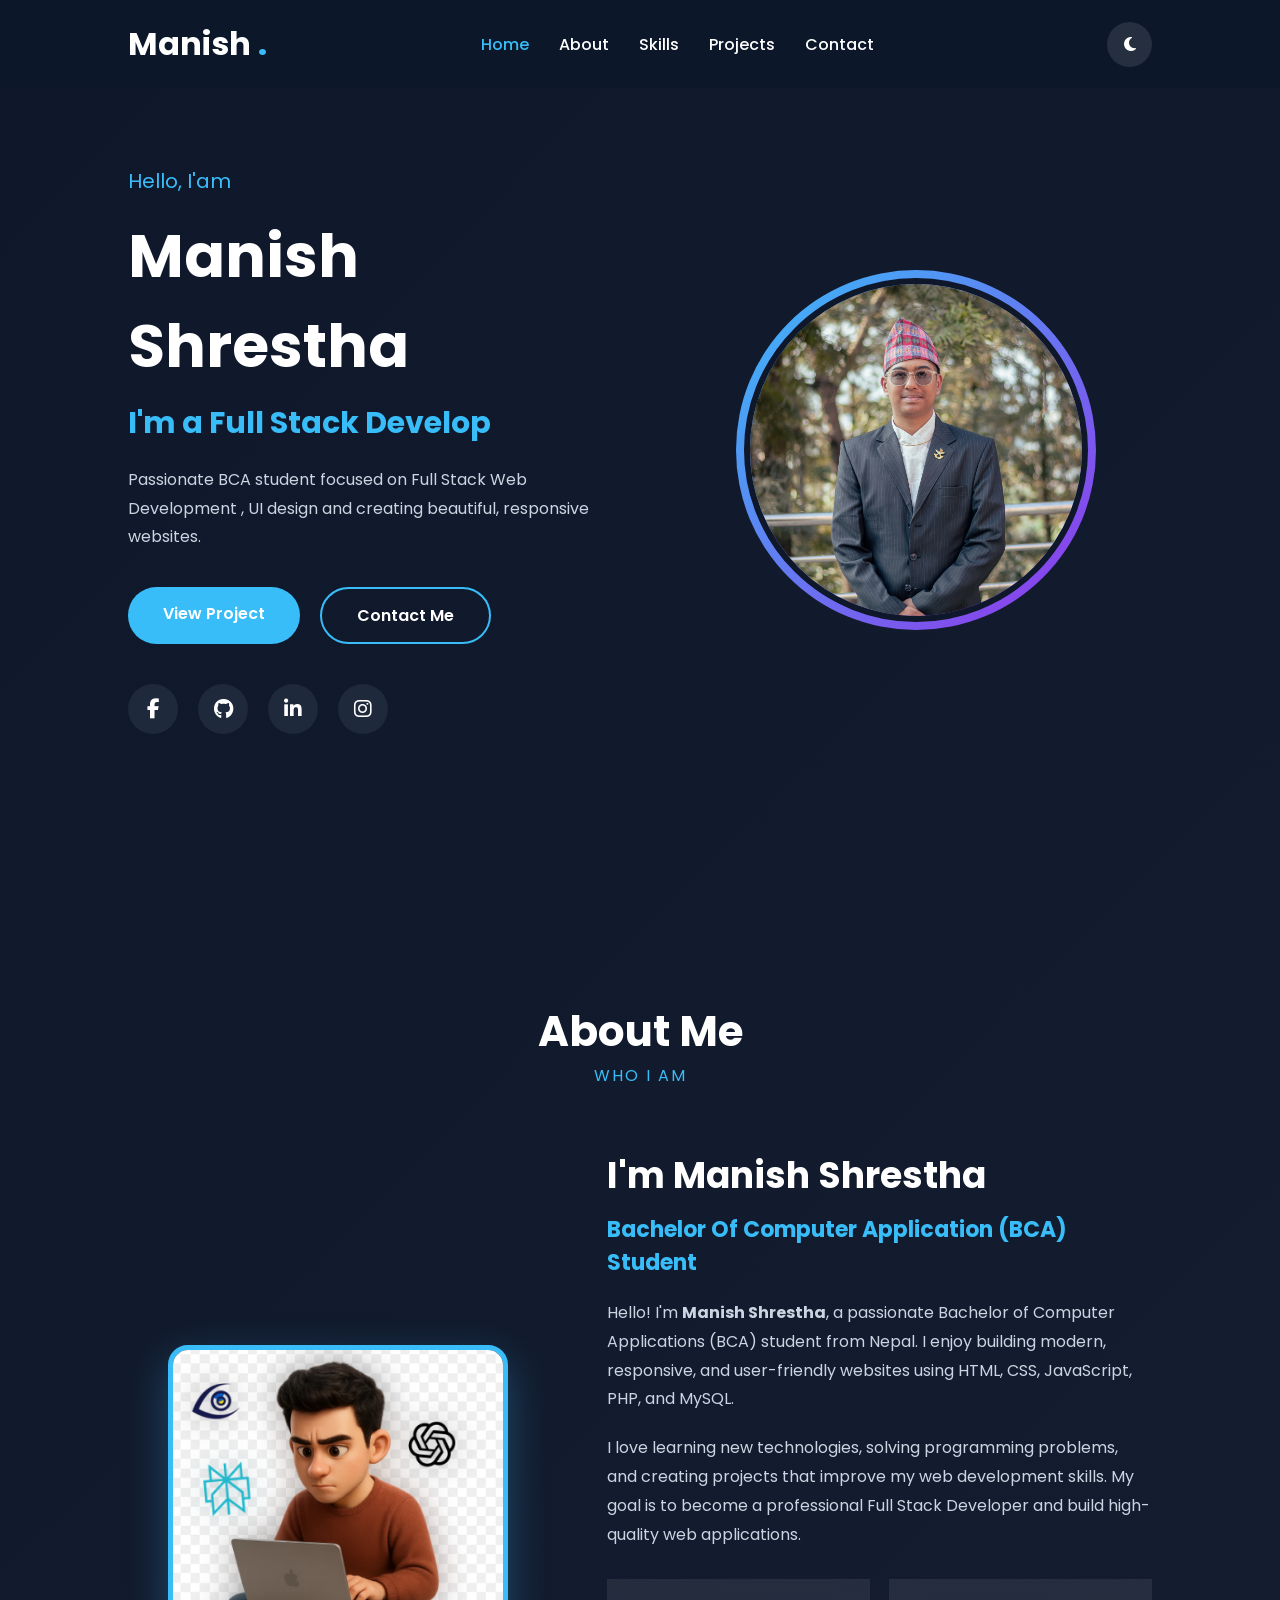
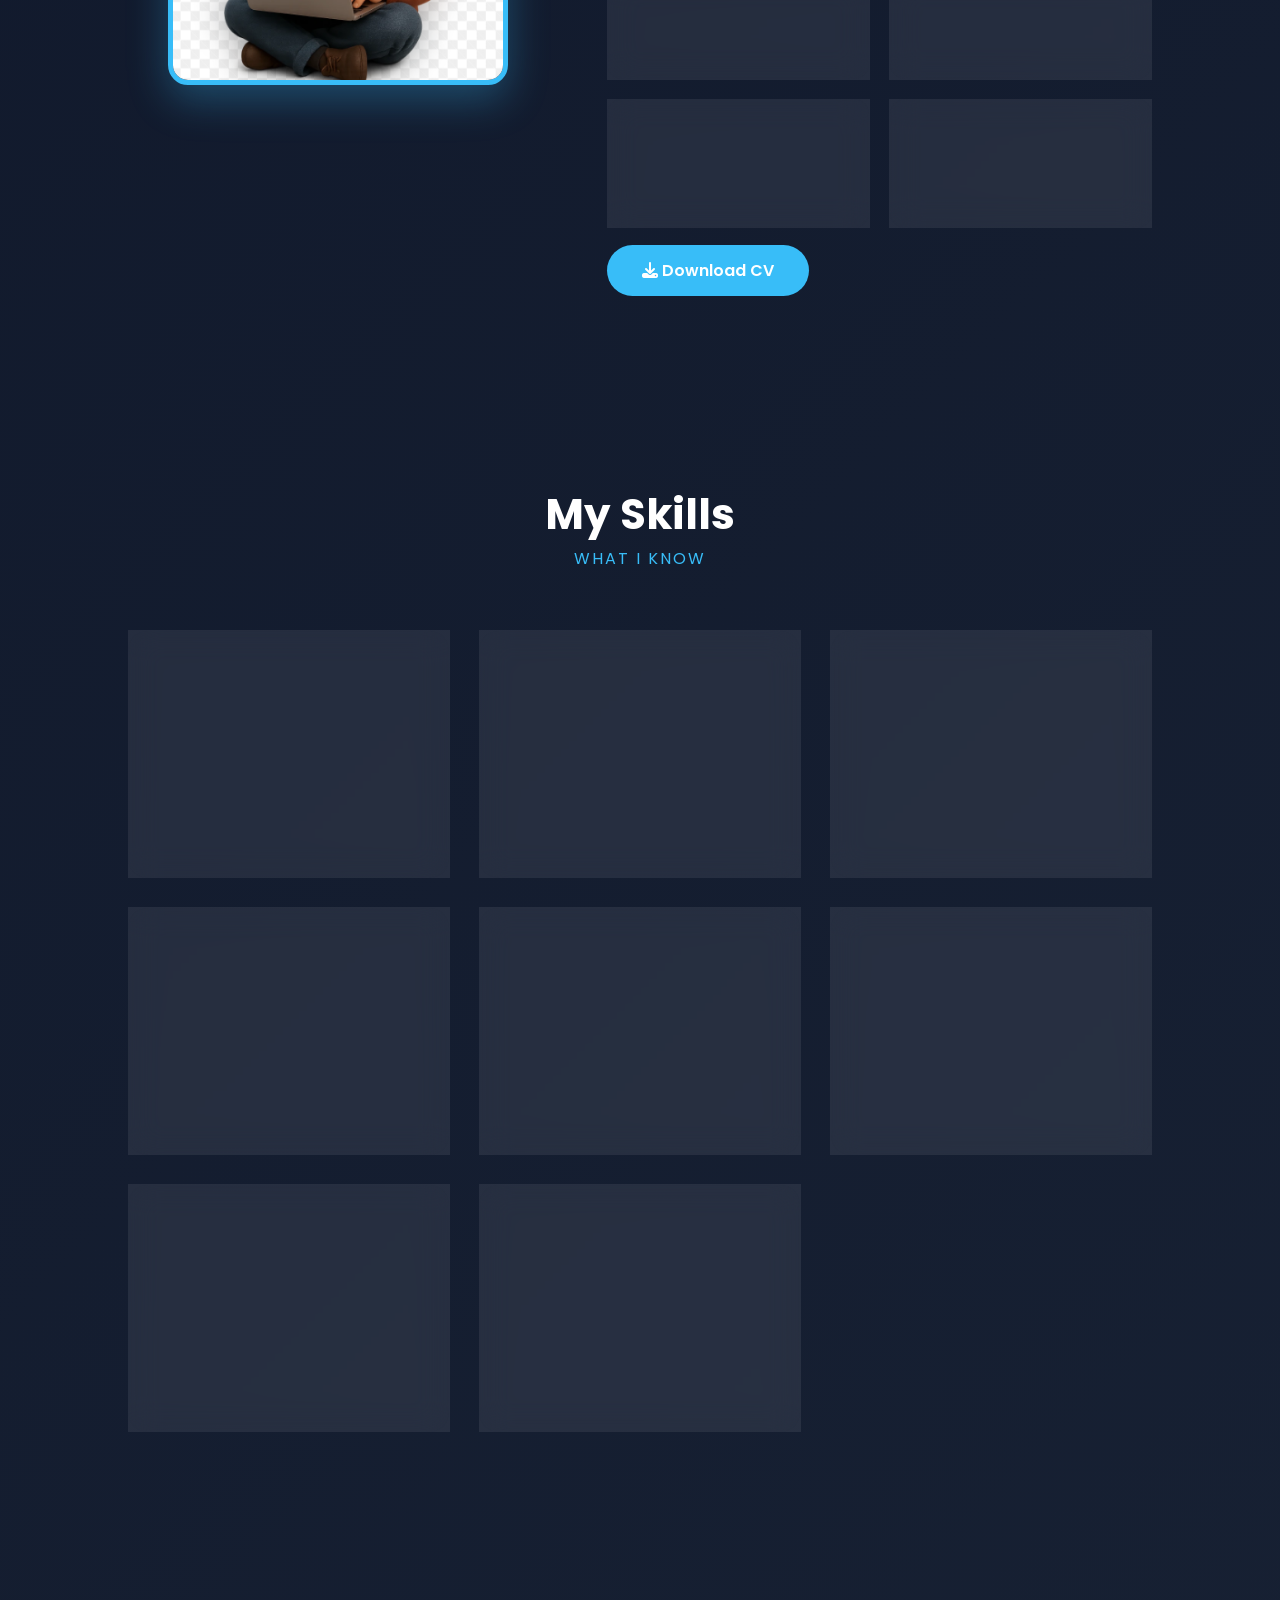
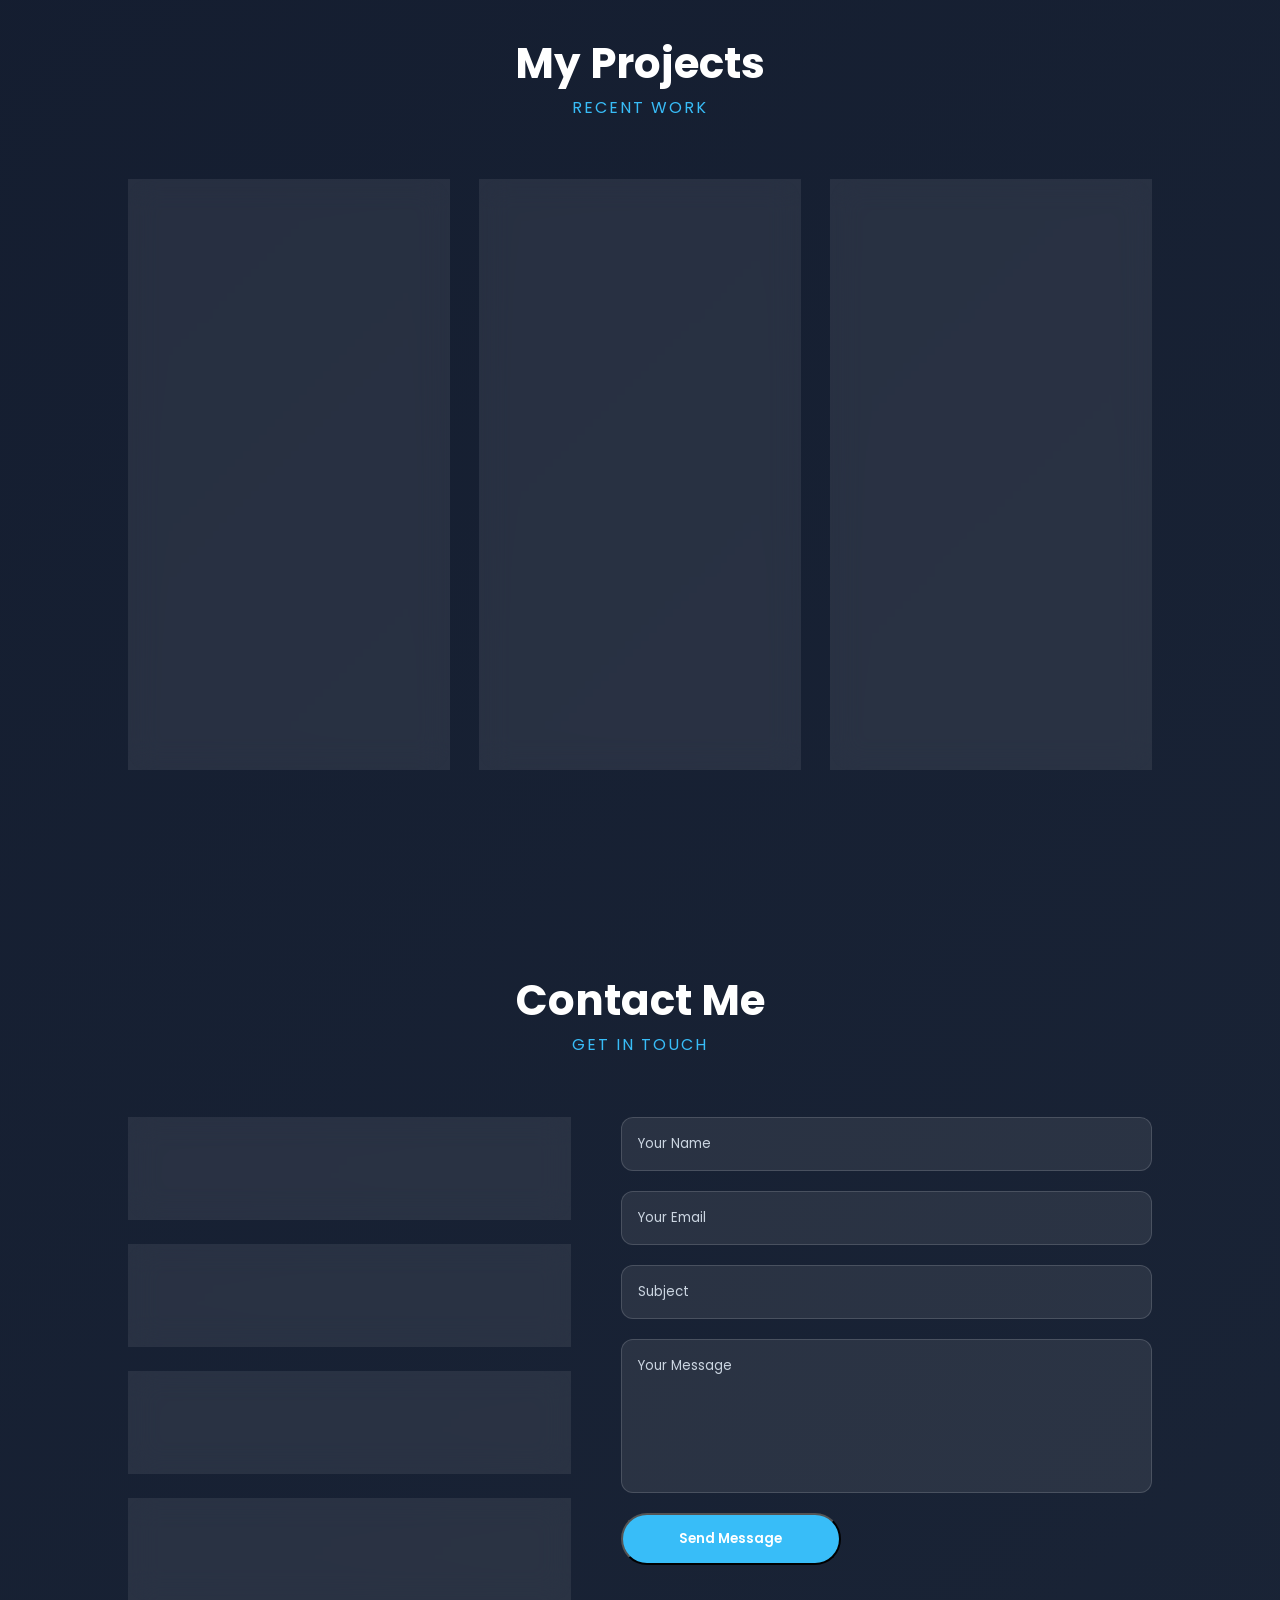
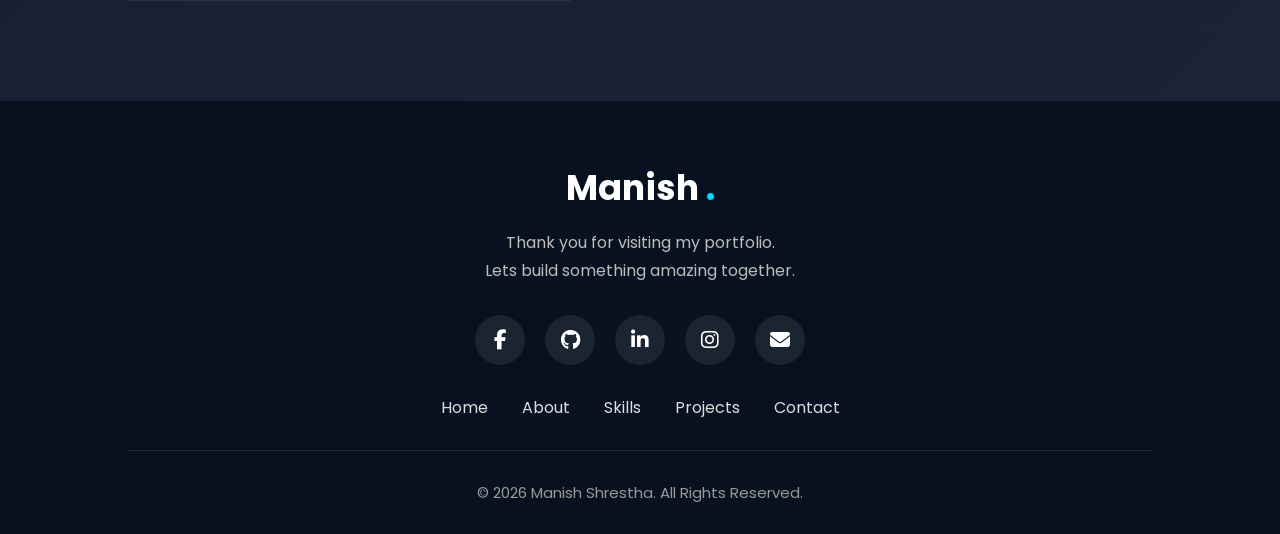
==== index.html @ 715ca39a "Add files via upload" ====
<!DOCTYPE html>
<html lang="en">
<head>
    <meta charset="UTF-8">
    <meta name="viewport" content="width=device-width, initial-scale=1.0">
    <title>Manish Shrestha | Portfolio</title>
    <!-- CSS -->
     <link rel="stylesheet" href="style.css">

     <!--Google Fonts  -->
     <link href="https://fonts.googleapis.com/css2?family=Poppins:wght@300;400;500;600;700;800&display=swap" rel="stylesheet">

     <!-- Font Awesome-->
      <link rel="stylesheet" href="https://cdnjs.cloudflare.com/ajax/libs/font-awesome/6.6.0/css/all.min.css">
</head>

<body>
    <!-- Header -->
 <header>
    <a href="#" class="logo"> 
        Manish <span>.</span>
    </a>

    <nav id="nav-menu">
        <a href="#home" class="active">Home</a>
        <a href="#about">About</a>
        <a href="#skills">Skills</a>
        <a href="#projects">Projects</a>
        <a href="#contact">Contact</a>
    </nav>

    <div class="menu-toggle" id="menu-toggle">
    <i class="fas fa-bars"></i>
</div>

<div class="theme-toggle" id="theme-toggle">
    <i class="fas fa-moon"></i>
</div>

 </header>
 
 <!-- Hero Section-->
  <section class="hero" id="home">
    <div class="hero-text">
        <p>Hello, I'am</p>
        <h1>Manish Shrestha</h1>

        <h2> I'm a
            <span class="typing"></span>
        </h2>

        <p class="description">
            Passionate BCA student focused on Full Stack Web Development , UI design and creating beautiful, responsive websites.
        </p>

        <div class="hero-buttons">
            <a href="#projects" class="btn"> View Project </a>

            <a href="#contact" class="btn  btn-outline">
                Contact Me 
            </a>
        </div>

        <div class="social-icons">
            <a href="https://www.facebook.com/@manish.shrestha.803367"
              target="_blank"
              rel="noopener noreferrer">
              <i class="fab fa-facebook-f"></i>
            </a>

              <a href="https://github.com/manishrest05-bit"
                 target="_blank"
                 rel="noopener noreferrer">
                 <i class="fab fa-github"></i>
                </a>

           <a href="https://www.linkedin.com/in/manish-shrestha-84964b408/"
              target="_blank"
              rel="noopener noreferrer">
              <i class="fab fa-linkedin-in"></i>
           </a>

            <a href="https://www.instagram.com/_manix_shrestha_/"
             target="_blank"
             rel="noopener noreferrer">
              <i class="fab fa-instagram"></i>
            </a>
        </div> 
    </div>

    <div class="hero-image">
        <div class="image-box">
            <img src="images/manish.jpg" alt="Manish Shrestha">
        </div>
    </div>

  </section>

  <!-- About Section-->
   <!-- ======================
        About Section
======================= -->
<section class="about" id="about">

    <div class="section-title">
        <h2>About Me</h2>
        <span>Who I Am</span>
    </div>

    <div class="about-container">

        <div class="about-image">
            <img src="images/portfolio.png" alt="Manish Shrestha">
        </div>

        <div class="about-content">

            <h3>I'm Manish Shrestha</h3>

            <h4>Bachelor Of Computer Application (BCA) Student</h4>

            <p>
                Hello! I'm <strong>Manish Shrestha</strong>, a passionate Bachelor of Computer Applications (BCA) student from Nepal. I enjoy building modern, responsive, and user-friendly websites using HTML, CSS, JavaScript, PHP, and MySQL.
            </p>

            <p>
                I love learning new technologies, solving programming problems, and creating projects that improve my web development skills. My goal is to become a professional Full Stack Developer and build high-quality web applications.
            </p>

            <div class="about-info">

                <div>
                    <span>Name:</span>
                    <p>Manish Shrestha</p>
                </div>

                <div>
                    <span>Email:</span>
                    <p>manishrest05@gmail.com</p>
                </div>

                <div>
                    <span>Location:</span>
                    <p>Kathmandu, Nepal</p>
                </div>

                <div>
                    <span>Education:</span>
                    <p>Bachelor of Computer Applications (BCA)</p>
                </div>

            </div>

           <a href="files/Manish_Shrestha_CV.pdf" class="btn" download>
             <i class="fas fa-download"></i> Download CV
          </a>

        </div>

    </div>

</section>
   
  <!--======================
        SKILLS SECTION
=======================-->

<section class="skills" id="skills">

    <div class="section-title">
        <h2>My Skills</h2>
        <span>What I Know</span>
    </div>

    <div class="skills-container">

        <div class="skill-card">
            <i class="fab fa-html5"></i>
            <h3>HTML5</h3>
            <p>Semantic and responsive web development.</p>
            <div class="progress">
                <div class="progress-bar html">95%</div>
            </div>
        </div>

        <div class="skill-card">
            <i class="fab fa-css3-alt"></i>
            <h3>CSS3</h3>
            <p>Modern layouts, animations and responsive UI.</p>
            <div class="progress">
                <div class="progress-bar css">90%</div>
            </div>
        </div>

        <div class="skill-card">
            <i class="fab fa-js"></i>
            <h3>JavaScript</h3>
            <p>Interactive websites and DOM manipulation.</p>
            <div class="progress">
                <div class="progress-bar js">80%</div>
            </div>
        </div>

        <div class="skill-card">
            <i class="fab fa-bootstrap"></i>
            <h3>Bootstrap</h3>
            <p>Responsive layouts using Bootstrap framework.</p>
            <div class="progress">
                <div class="progress-bar bootstrap">90%</div>
            </div>
        </div>

        <div class="skill-card">
            <i class="fab fa-php"></i>
            <h3>PHP</h3>
            <p>Backend development with PHP & MySQL.</p>
            <div class="progress">
                <div class="progress-bar php">75%</div>
            </div>
        </div>

        <div class="skill-card">
            <i class="fas fa-database"></i>
            <h3>MySQL</h3>
            <p>Database design and CRUD operations.</p>
            <div class="progress">
                <div class="progress-bar mysql">80%</div>
            </div>
        </div>

        <div class="skill-card">
            <i class="fas fa-code"></i>
            <h3>C Programming</h3>
            <p>Problem solving and programming fundamentals.</p>
            <div class="progress">
                <div class="progress-bar c">85%</div>
            </div>
        </div>

        <div class="skill-card">
            <i class="fab fa-github"></i>
            <h3>Git & GitHub</h3>
            <p>Version control and project collaboration.</p>
            <div class="progress">
                <div class="progress-bar git">80%</div>
            </div>
        </div>

    </div>

</section>


<!-- ======================
        Projects Section
======================= -->
<section class="projects" id="projects">

    <div class="section-title">
        <h2>My Projects</h2>
        <span>Recent Work</span>
    </div>

    <div class="projects-container">

        <!-- Project 1 -->
        <div class="project-card">
            <img src="images/project1.jpg" alt="Portfolio Website">

            <div class="project-content">
                <h3>Personal Portfolio</h3>

                <p>
                    A modern responsive portfolio website built using
                    HTML, CSS and JavaScript.
                </p>

                <div class="project-tech">
                    <span>HTML</span>
                    <span>CSS</span>
                    <span>JavaScript</span>
                </div>

                <div class="project-buttons">
                    <a href="#" class="btn">Live Demo</a>
                    <a href="#" class="btn btn-outline">GitHub</a>
                </div>
            </div>
        </div>

        <!-- Project 2 -->
        <div class="project-card">
            <img src="images/project2.jpg" alt="Hotel Reservation System">

            <div class="project-content">
                <h3>Hotel Reservation System</h3>

                <p>
                    Full Stack hotel booking website using
                    PHP, MySQL and Bootstrap.
                </p>

                <div class="project-tech">
                    <span>PHP</span>
                    <span>MySQL</span>
                    <span>Bootstrap</span>
                </div>

                <div class="project-buttons">
                    <a href="#" class="btn">Live Demo</a>
                    <a href="#" class="btn btn-outline">GitHub</a>
                </div>
            </div>
        </div>

        <!-- Project 3 -->
        <div class="project-card">
            <img src="images/project3.jpg" alt="Student Management System">

            <div class="project-content">
                <h3>Student Management System</h3>

                <p>
                    CRUD application for managing student records
                    using PHP and MySQL.
                </p>

                <div class="project-tech">
                    <span>PHP</span>
                    <span>MySQL</span>
                    <span>JavaScript</span>
                </div>

                <div class="project-buttons">
                    <a href="#" class="btn">Live Demo</a>
                    <a href="#" class="btn btn-outline">GitHub</a>
                </div>
            </div>
        </div>

    </div>

</section>

<!--Contact Section-->
<!-- ======================
      Contact Section
======================= -->
<section class="contact" id="contact">

    <div class="section-title">
        <h2>Contact Me</h2>
        <span>Get In Touch</span>
    </div>

    <div class="contact-container">

        <!-- Contact Information -->
        <div class="contact-info">

            <div class="contact-box">
                <i class="fas fa-user"></i>
                <div>
                    <h3>Name</h3>
                    <p>Manish Shrestha</p>
                </div>
            </div>

            <div class="contact-box">
                <i class="fas fa-envelope"></i>
                <div>
                    <h3>Email</h3>
                    <p>manishrest05@gmail.com</p>
                </div>
            </div>

            <div class="contact-box">
                <i class="fas fa-phone"></i>
                <div>
                    <h3>Phone</h3>
                    <p>+977-9741730861</p>
                </div>
            </div>

            <div class="contact-box">
                <i class="fas fa-location-dot"></i>
                <div>
                    <h3>Location</h3>
                    <p>Kathmandu, Nepal</p>
                </div>
            </div>

        </div>

        <!-- Contact Form -->
        <form class="contact-form">

            <input type="text" placeholder="Your Name" required>

            <input type="email" placeholder="Your Email" required>

            <input type="text" placeholder="Subject" required>

            <textarea rows="6" placeholder="Your Message" required></textarea>

            <button type="submit" class="btn">
                Send Message
            </button>

        </form>

    </div>

</section>

<!-- Footer -->
 <footer class="footer">
    <div class="footer-container">
        <h2 class="footer-logo">
            Manish <span> . </span>
        </h2>

        <p class="footer-text">
            Thank you for visiting my portfolio. <br>
            Lets build something amazing together.
        </p>

        <div class="footer-social">
            <a href="https://facebook.com" target="_blank">
                <i class="fab fa-facebook-f"></i>
            </a>
            <a href="https://github.com" target="_blank">
                <i class="fab fa-github"></i>
            </a>
            <a href="https://linkedin.com" target="_blank">
                <i class="fab fa-linkedin-in"></i>
            </a>
            <a href="https://instagram.com" target="_blank">
                <i class="fab fa-instagram"></i>
            </a>
              <a href="mailto:manishrest05@gmail.com">
                <i class="fas fa-envelope"></i>
            </a>  
        </div>

        <div class="footer-links">
            <a href="#home">Home</a>
            <a href="#about">About</a>
            <a href="#skills">Skills</a>
            <a href="#projects">Projects</a>
            <a href="#contact">Contact</a>
        </div>

        <hr>

        <p class="copyright">
              © <span id="year"></span> Manish Shrestha. All Rights Reserved.
        </p>
    </div>
 </footer>
 <script src="portfolio.js"></script>
</body>
</html>
---- style.css ----
/* Google Fonts */
@import url('https://fonts.googleapis.com/css2?family=Poppins:wght@300;400;500;600;700;800&display=swap');

*{
    margin: 0;
    padding: 0;
    box-sizing: border-box;
    font-family: 'Poppins', sans-serif;
    scroll-behavior: smooth;
}

body{
    background: linear-gradient(-45deg,#0f172a,#111827,#1e293b,#0f172a);
    background-size: 400% 400%;
    animation:bgMove 12s ease infinite;
    color: #fff;
    overflow-x: hidden;
}


@keyframes bgMove{
    0%{
        background-position:0% 50%;
    }
    50%{
        background-position:100% 50%;
    }
    100%{
        background-position:0% 50%;
    }
}



img{
    width:100%;
    display: block;
}

a{
    text-decoration:none;
}

a:focus,
button:focus{
     outline:2px solid #38bdf8;
     outline-offset:4px;
}

ul{
    list-style: none;
}

/*  Header */
header{
    position: fixed;
    top:0;
    left:0;
    width:100%;
    padding:20px 10%;
    display:flex;
    justify-content:space-between;
    align-items:center;
    background:rgba(15,23,42,.75);
    backdrop-filter:blur(15px);
    z-index:1000;
}

.logo{
    font-size:32px;
    font-weight:700;
    color:#fff;
}

.logo span{
    color:#38bdf8;
}

nav{
    display:flex;
    gap:30px;
}

nav a{
    color:#fff;
    font-weight:500;
    transition:.3s;
}

nav a:hover,
nav a.active{
    color:#38bdf8;
}

/* Mobile Hamburger Menu */
/* ==========================
   MOBILE HAMBURGER MENU
========================== */

.menu-toggle{
    display:none;
    font-size:28px;
    color:#fff;
    cursor:pointer;
}


/* Mobile Nav */
@media(max-width:768px){

    nav{
        position:absolute;
        top:70px;
        right:0;
        width:220px;
        background:rgba(15,23,42,0.95);
        backdrop-filter:blur(15px);
        flex-direction:column;
        gap:15px;
        padding:20px;
        border-radius:10px;

        display:none;
    }

    nav.show{
        display:flex;
    }

    .menu-toggle{
        display:block;
    }

    nav a{
        padding:10px;
        border-radius:8px;
    }

    nav a:hover{
        background:#38bdf8;
        color:#000;
    }
}

/* Theme Toggle */

.theme-toggle{
      width:45px;
    height:45px;
    display:flex;
    justify-content:center;
    align-items:center;
    border-radius:50%;
    background:rgba(255,255,255,.1);
    color:#fff;
    cursor:pointer;
    transition:.3s;
    margin-left:20px;
}

.theme-toggle:hover{
    background:#38bdf8;
    transform:rotate(180deg);
}

/* Light Mode */
body.light-mode{
    background:#f5f7fa;
    color:#222;
}

body.light-mode header{
    background:rgba(255,255,255,.9);
}

body.light-mode .logo,
body.light-mode nav a{
    color:#222;
}

body.light-mode .description,
body.light-mode .footer-text,
body.light-mode .copyright{
    color:#555;
}

body.light-mode .skill-card,
body.light-mode .project-card,
body.light-mode .contact-box,
body.light-mode .about-info div{
    background:#ffffff;
    border:1px solid #ddd;
    color:#222;
}

body.light-mode .footer{
    background:#e9ecef;
}

body.light-mode .contact-form input,
body.light-mode .contact-form textarea{
    background:#fff;
    color:#222;
    border:1px solid #ccc;
}

body.light-mode .contact-form input::placeholder,
body.light-mode .contact-form textarea::placeholder{
    color:#666;
}

section{
padding: 100px 10%;
animation:fadeUp 1s ease;

}

@keyframes fadeUp{

from{

opacity:0;
transform:translateY(60px);

}

to{

opacity:1;
transform:translateY(0);

}

}

/* Hero Section */

.hero{
    min-height: 100vh;
    display: flex;
    justify-content: space-between;
    align-items: center;
    gap: 80px;
}

.hero-text{
    flex:1;
    animation:slideLeft 1s ease;
}

.hero-text p:first-child{
    color:#38bdf8;
    font-size:20px;
    margin-bottom:15px;
}

.hero-text h1{
    font-size:60px;
    margin-bottom:10px;
}

.hero-text h2{
    font-size:30px;
    color:#38bdf8;
    margin-bottom:20px;
}

.description{
    color:#cbd5e1;
    line-height:1.8;
    max-width:550px;
    margin-bottom:35px;
}

/* Buttons */

.hero-buttons{
    display:flex;
    gap:20px;
    margin-bottom:40px;
}

.btn{
    padding:14px 35px;
    border-radius:50px;
    background:#38bdf8;
    color:#fff;
    font-weight:600;
    transition: all .3s ease;
}

.btn:active{
    transform: scale(.96);
}

.btn:hover{
    transform:translateY(-5px);
    box-shadow:0 15px 30px rgba(56,189,248,.35);
}

.btn-outline{
    background:transparent;
    border:2px solid #38bdf8;
}

.btn-outline:hover{
    background:#38bdf8;
}

/* Social Icons */
.social-icons{
    display:flex;
    gap:20px;
}

.social-icons a{
    width:50px;
    height:50px;
    border-radius:50%;
    background:#1e293b;
    display:flex;
    justify-content:center;
    align-items:center;
    color:#fff;
    font-size:20px;
    transition:.4s;
}

.social-icons a:hover{
    background:#38bdf8;
    transform:translateY(-8px);
}
/* Hero Image */
.hero-image{
     flex:1;
     display:flex;
     justify-content:center;
     animation: slideRight 1s ease;
}

.image-box{
    width:360px;
    height:360px;
    border-radius:50%;
    padding:8px;
    overflow: hidden;
    background:linear-gradient(135deg,#38bdf8,#9333ea);
    animation:rotate 8s linear infinite, float 4s ease-in-out infinite;
}

/* Selection Color */
::selection{
    background:#38bdf8;
    color:#fff;
}

::-webkit-scrollbar{
    width:8px;
}

::-webkit-scrollbar-track{
    background:#111827;
}

::-webkit-scrollbar-thumb{
    background:#38bdf8;
    border-radius:10px;
}

::-webkit-scrollbar-thumb:hover{
    background:#0ea5e9;
}

@keyframes float{

0%{
transform:translateY(0px);
}

50%{
transform:translateY(-20px);
}

100%{
transform:translateY(0px);
}

}

.image-box img{
    width:100%;
    height:100%;
    border-radius:50%;
    object-fit:cover;
    border:6px solid #0f172a;
}

@keyframes rotate{

    0%{
        transform:rotate(0deg);
    }

    100%{
        transform:rotate(360deg);
    }

}

/* Section Title */
.section-title{
    text-align:center;
    margin-bottom:60px;
    animation:fadeDown 1s ease;
}

@keyframes slideLeft{
from{
opacity:0;
transform:translateX(-80px);
}
to{
opacity:1;
transform:translateX(0);
}
}

@keyframes slideRight{
from{
opacity:0;
transform:translateX(80px);
}
to{
opacity:1;
transform:translateX(0);
}
}

@keyframes fadeDown{
from{
opacity:0;
transform:translateY(-50px);
}
to{
opacity:1;
transform:translateY(0);
}
}


.section-title h2{
    font-size:42px;
}

.section-title span{
    color:#38bdf8;
    letter-spacing:2px;
    text-transform:uppercase;
}

/* Responsive */
@media(max-width:991px){

header{
    padding:20px 5%;
}

section{
    padding:80px 5%;
}

.hero{
    flex-direction:column-reverse;
    text-align:center;
}

.description{
    margin:auto;
}

.hero-buttons{
    justify-content:center;
}

.social-icons{
    justify-content:center;
}

.hero-text h1{
    font-size:45px;
}

.image-box{
    width:280px;
    height:280px;
}

}

@media(max-width:768px){

header{

padding:15px 20px;

}

.logo{

font-size:28px;

}

nav{

display:none;

}

.hero{

flex-direction:column-reverse;
text-align:center;
gap:40px;

}

.hero-text h1{

font-size:36px;

}

.hero-text h2{

font-size:24px;

}

.description{

font-size:15px;

}

.hero-buttons{

flex-direction:column;
align-items:center;

}

.btn{

width:220px;

}

.image-box{

width:250px;
height:250px;

}

.skills-container{

grid-template-columns:1fr;

}

.footer-links{

display:flex;
flex-direction:column;
gap:12px;

}

.footer-social{

display:flex;
justify-content:center;
flex-wrap:wrap;

}

}

/* About Section */
/* ==========================
        About Section
========================== */

.about{
    padding:100px 10%;
}

.about-container{
    display:flex;
    align-items:center;
    justify-content:space-between;
    gap:60px;
    margin-top:50px;
}

.about-image{
    flex:1;
    display:flex;
    justify-content:center;
}

.about-image img{
    width:340px;
    height:340px;
    object-fit:cover;
    border-radius:20px;
    border:5px solid #38bdf8;
    box-shadow:0 15px 40px rgba(56,189,248,.3);
}

.about-content{
    flex:1.3;
}

.about-content h3{
    font-size:36px;
    margin-bottom:10px;
}

.about-content h4{
    color:#38bdf8;
    margin-bottom:20px;
    font-size:22px;
}

.about-content p{
    color:#cbd5e1;
    line-height:1.8;
    margin-bottom:20px;
}

.about-info{
    display:grid;
    grid-template-columns:repeat(2,1fr);
    gap:20px;
    margin:30px 0;
}

.about-info div{
    background:rgba(255,255,255,.08);
    backdrop-filter:blur(15px);
    border:1px solid rgba(255,255,255,.12);
    padding:18px;
    border-radius:15px;
}

.about-info span{
    color:#38bdf8;
    font-weight:600;
}

.about-info p{
    margin-top:8px;
    margin-bottom:0;
    color:#fff;
}

@media(max-width:991px){

    .about-container{
        flex-direction:column;
        text-align:center;
    }

    .about-info{
        grid-template-columns:1fr;
    }

    .about-image img{
        width:280px;
        height:280px;
    }

    .about .btn{
        display:inline-block;
    }

}

/* ==========================
        Skills Section
========================== */

.skills{
    padding:100px 10%;
}

.skills-container{
    display:grid;
    grid-template-columns:repeat(auto-fit,minmax(250px,1fr));
    gap:30px;
    margin-top:50px;
}

.skill-card{
    background:rgba(255,255,255,0.08);
    backdrop-filter:blur(15px);
    border:1px solid rgba(255,255,255,.15);
    border-radius:20px;
    padding:30px;
    text-align:center;
    transition:.4s;
    position: relative;
    overflow: hidden;
}

.skill-card::before{
    content:"";
    position: absolute;
    top: -100%;
    left:-100%;
    width:300px;
    height:300px;
    background:rgba(56,189,248,.15); 
    transform:rotate(45deg);
transition:.8s;
}

.skill-card:hover::before{
top:100%;
left:100%;
}

.skill-card:hover{
    transform:translateY(-12px);
    box-shadow:0 15px 35px rgba(0,255,255,.3);
}

.skill-card i{
    font-size:50px;
    color:#00d9ff;
    margin-bottom:20px;
}

.skill-card h3{
    margin-bottom:10px;
}

.skill-card p{
    color:#cfcfcf;
    font-size:15px;
}

.progress{
    width:100%;
    background:#222;
    height:10px;
    border-radius:50px;
    margin-top:20px;
    overflow:hidden;
}

.progress-bar{
    height:100%;
    line-height:10px;
    text-align:right;
    color:white;
    font-size:10px;
    border-radius:50px;
    padding-right:8px;
    background:linear-gradient(90deg,#00d9ff,#6a11cb);
    animation:loadBar 2s ease;
}

.html{width:95%;}
.css{width:90%;}
.js{width:80%;}
.bootstrap{width:90%;}
.php{width:75%;}
.mysql{width:80%;}
.c{width:85%;}
.git{width:80%;}

@keyframes loadBar{
    from{
        width:0;
    }
}

/* Projects Section */

/* ==========================
        Projects Section
========================== */

.projects{
    padding:100px 10%;
}

.projects-container{
    display:grid;
    grid-template-columns:repeat(auto-fit,minmax(320px,1fr));
    gap:30px;
    margin-top:50px;
}

.project-card{
    background:rgba(255,255,255,.08);
    backdrop-filter:blur(15px);
    border:1px solid rgba(255,255,255,.12);
    border-radius:20px;
    overflow:hidden;
    transition:.4s;
}

.project-card:hover{
    transform:translateY(-12px);
    box-shadow:0 15px 35px rgba(56,189,248,.25);
}

.project-card img{
    width:100%;
    height:220px;
    object-fit:cover;
}

.project-content{
    padding:25px;
}

.project-content h3{
    margin-bottom:15px;
    font-size:24px;
}

.project-content p{
    color:#cbd5e1;
    line-height:1.7;
    margin-bottom:20px;
}

.project-tech{
    display:flex;
    flex-wrap:wrap;
    gap:10px;
    margin-bottom:20px;
}

.project-tech span{
    background:#38bdf8;
    color:#fff;
    padding:6px 14px;
    border-radius:20px;
    font-size:14px;
}

.project-buttons{
    display:flex;
    gap:15px;
}

@media(max-width:768px){

    .project-buttons{
        flex-direction:column;
    }

    .project-buttons .btn{
        width:100%;
        text-align:center;
    }

}
/* Contact Section */
.contact{
    padding: 100px 10%;
}

.contact-container{
    display: grid;
    grid-template-columns: 1fr 1.2fr;
    gap:50px;
    margin-top: 50px;
}

.contact-info{
    display:flex;
    flex-direction:column;
    gap:25px;
}

.contact-box{
    display:flex;
    align-items:center;
    gap:20px;
    background:rgba(255,255,255,.08);
    backdrop-filter:blur(15px);
    border:1px solid rgba(255,255,255,.12);
    padding:20px;
    border-radius:18px;
    transition:.3s;
}

.contact-box:hover{
    transform:translateY(-8px);
    box-shadow:0 10px 30px rgba(56,189,248,.25);
}

.contact-box i{
    width:60px;
    height:60px;
    background:#38bdf8;
    color:#fff;
    border-radius:50%;
    display:flex;
    justify-content:center;
    align-items:center;
    font-size:22px;
}

.contact-box h3{
    margin-bottom:5px;
}

.contact-box p{
    color:#cbd5e1;
}

.contact-form{
    display:flex;
    flex-direction:column;
    gap:20px;
}

.contact-form input,
.contact-form textarea{
    width:100%;
    padding:16px;
    border:none;
    border-radius:12px;
    background:rgba(255,255,255,.08);
    color:#fff;
    outline:none;
    border:1px solid rgba(255,255,255,.15);
}

.contact-form input::placeholder,
.contact-form textarea::placeholder{
    color:#cbd5e1;
}

.contact-form textarea{
    resize:none;
}

.contact-form button{
    width:220px;
}

@media(max-width:768px){

    .contact-container{
        grid-template-columns:1fr;
    }

    .contact-form button{
        width:100%;
    }

}

/*==========================
        Footer
==========================*/

.footer{
    background:#08111f;
    padding:60px 10% 30px;
    text-align:center;
    border-top:1px solid rgba(255,255,255,.08);
}

.footer-logo{
    font-size:35px;
    font-weight:700;
    color:#fff;
    margin-bottom:15px;
}

.footer-logo span{
    color:#00d9ff;
}

.footer-text{
    color:#bdbdbd;
    line-height:28px;
    margin-bottom:30px;
}

.footer-social{
    margin-bottom:30px;
}

.footer-social a{
    width:50px;
    height:50px;
    display:inline-flex;
    justify-content:center;
    align-items:center;
    margin:0 8px;
    border-radius:50%;
    text-decoration:none;
    background:rgba(255,255,255,.08);
    color:#fff;
    font-size:20px;
    transition:.4s;
}

.footer-social a:hover{
    background:#00d9ff;
    color:#000;
    transform:translateY(-8px);
    box-shadow:0 0 20px #00d9ff;
}

.footer-links{
    margin-bottom:25px;
}

.footer-links a{
    color:#ddd;
    text-decoration:none;
    margin:0 15px;
    transition:.3s;
}

.footer-links a:hover{
    color:#00d9ff;
}

.footer hr{
    border:none;
    height:1px;
    background:rgba(255,255,255,.1);
    margin:30px auto;
}

.copyright{
    color:#999;
    font-size:15px;
}
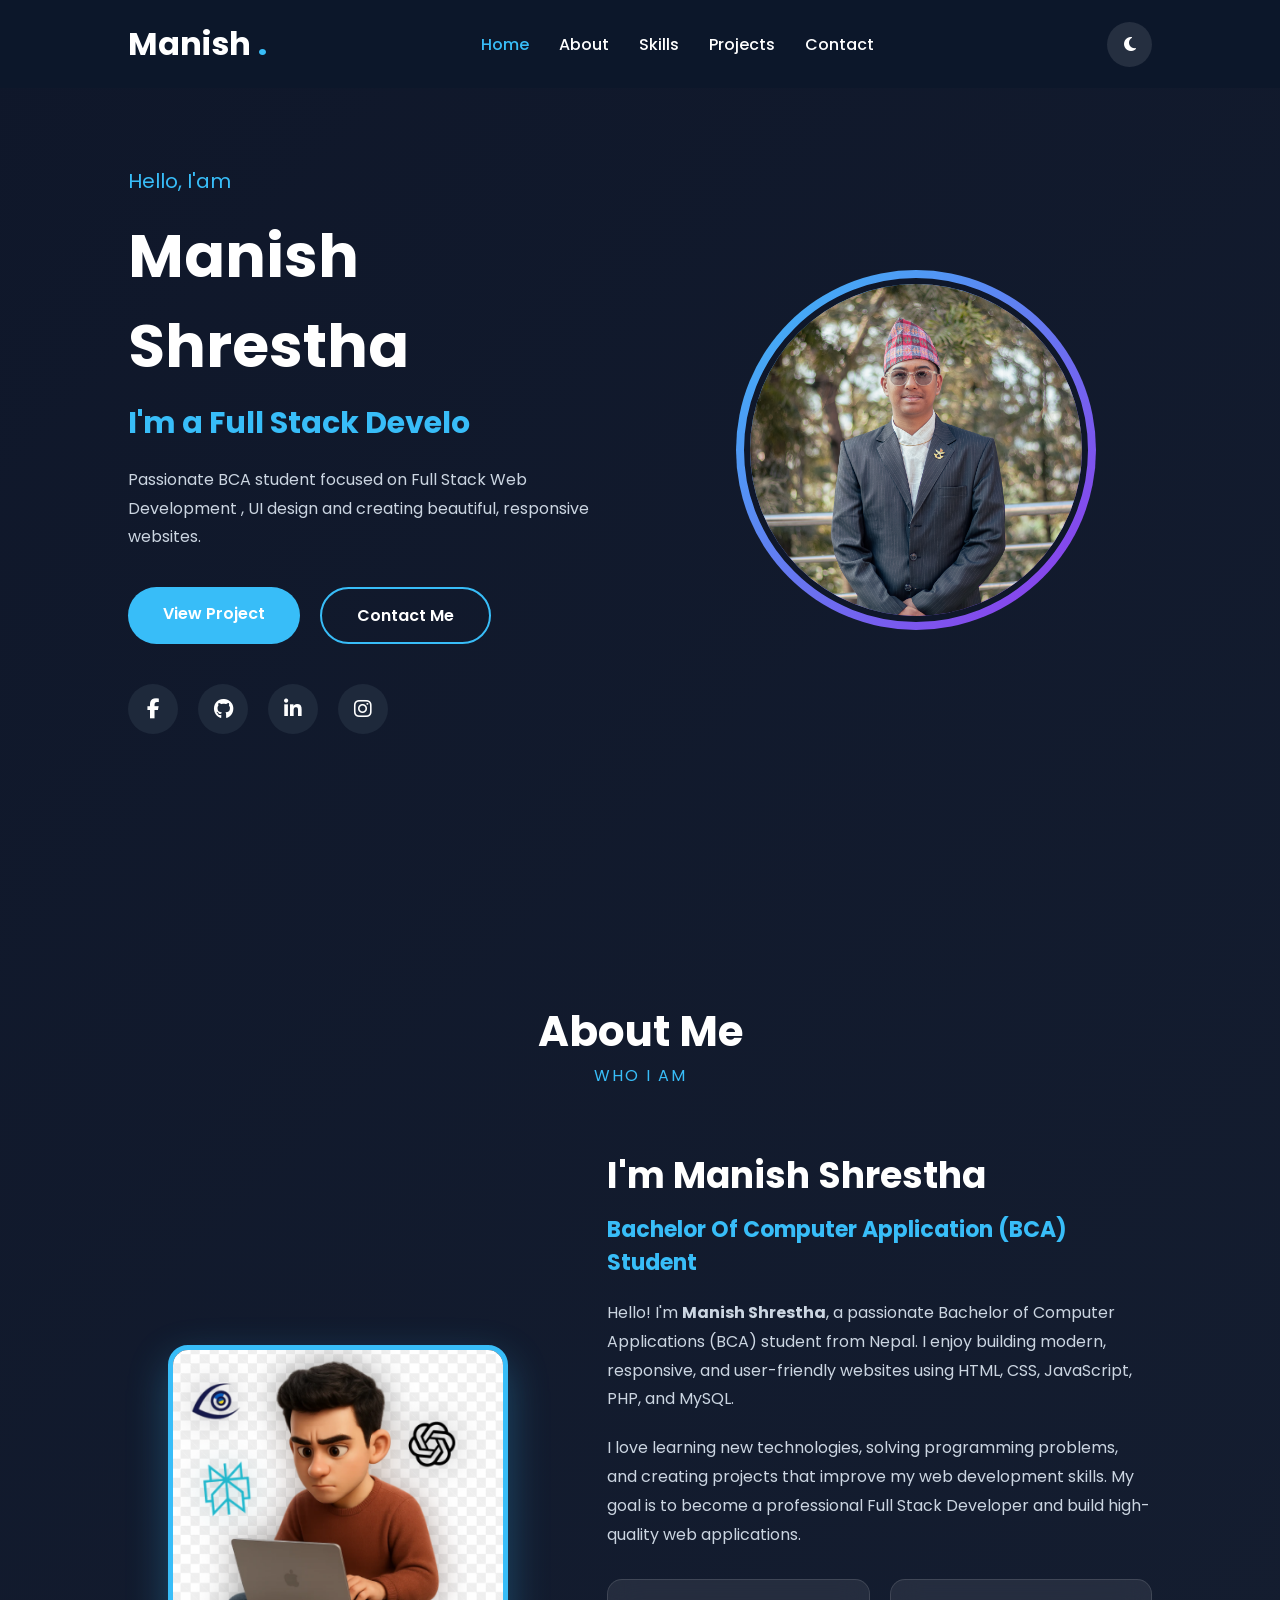
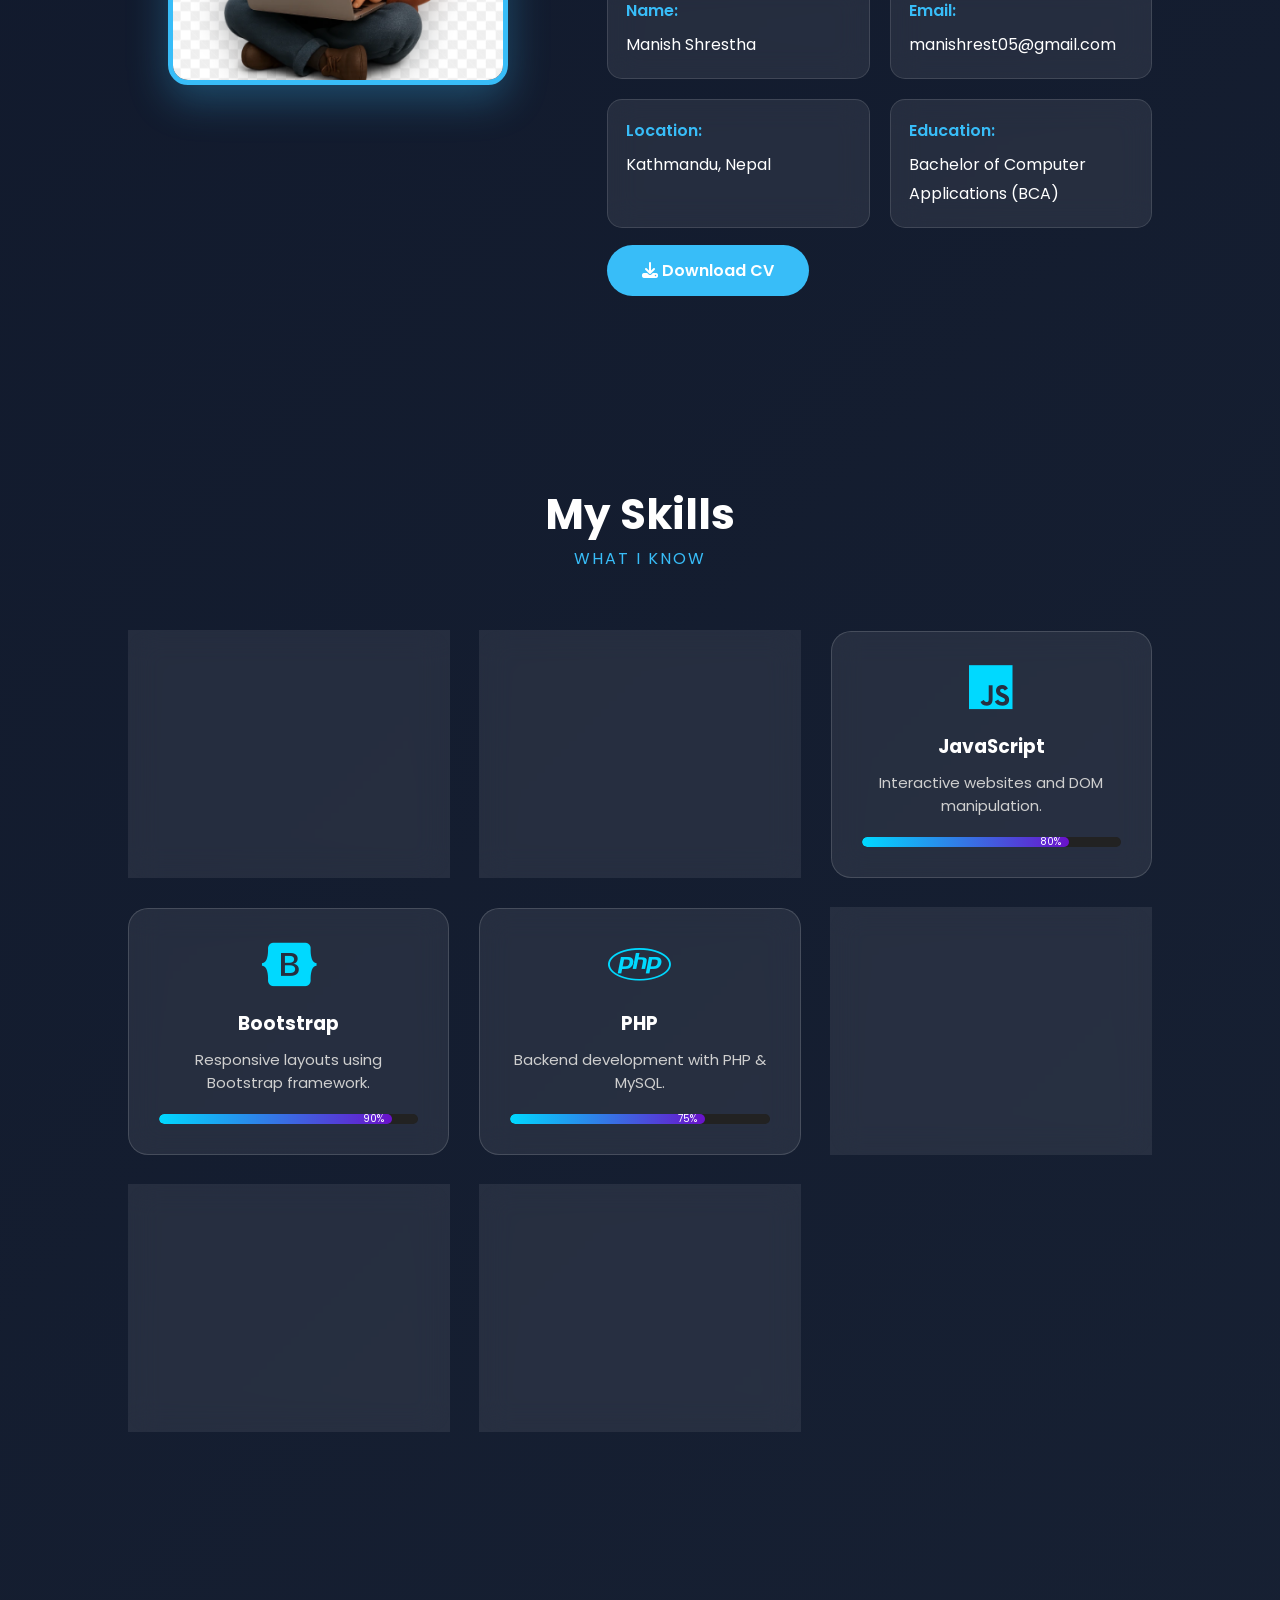
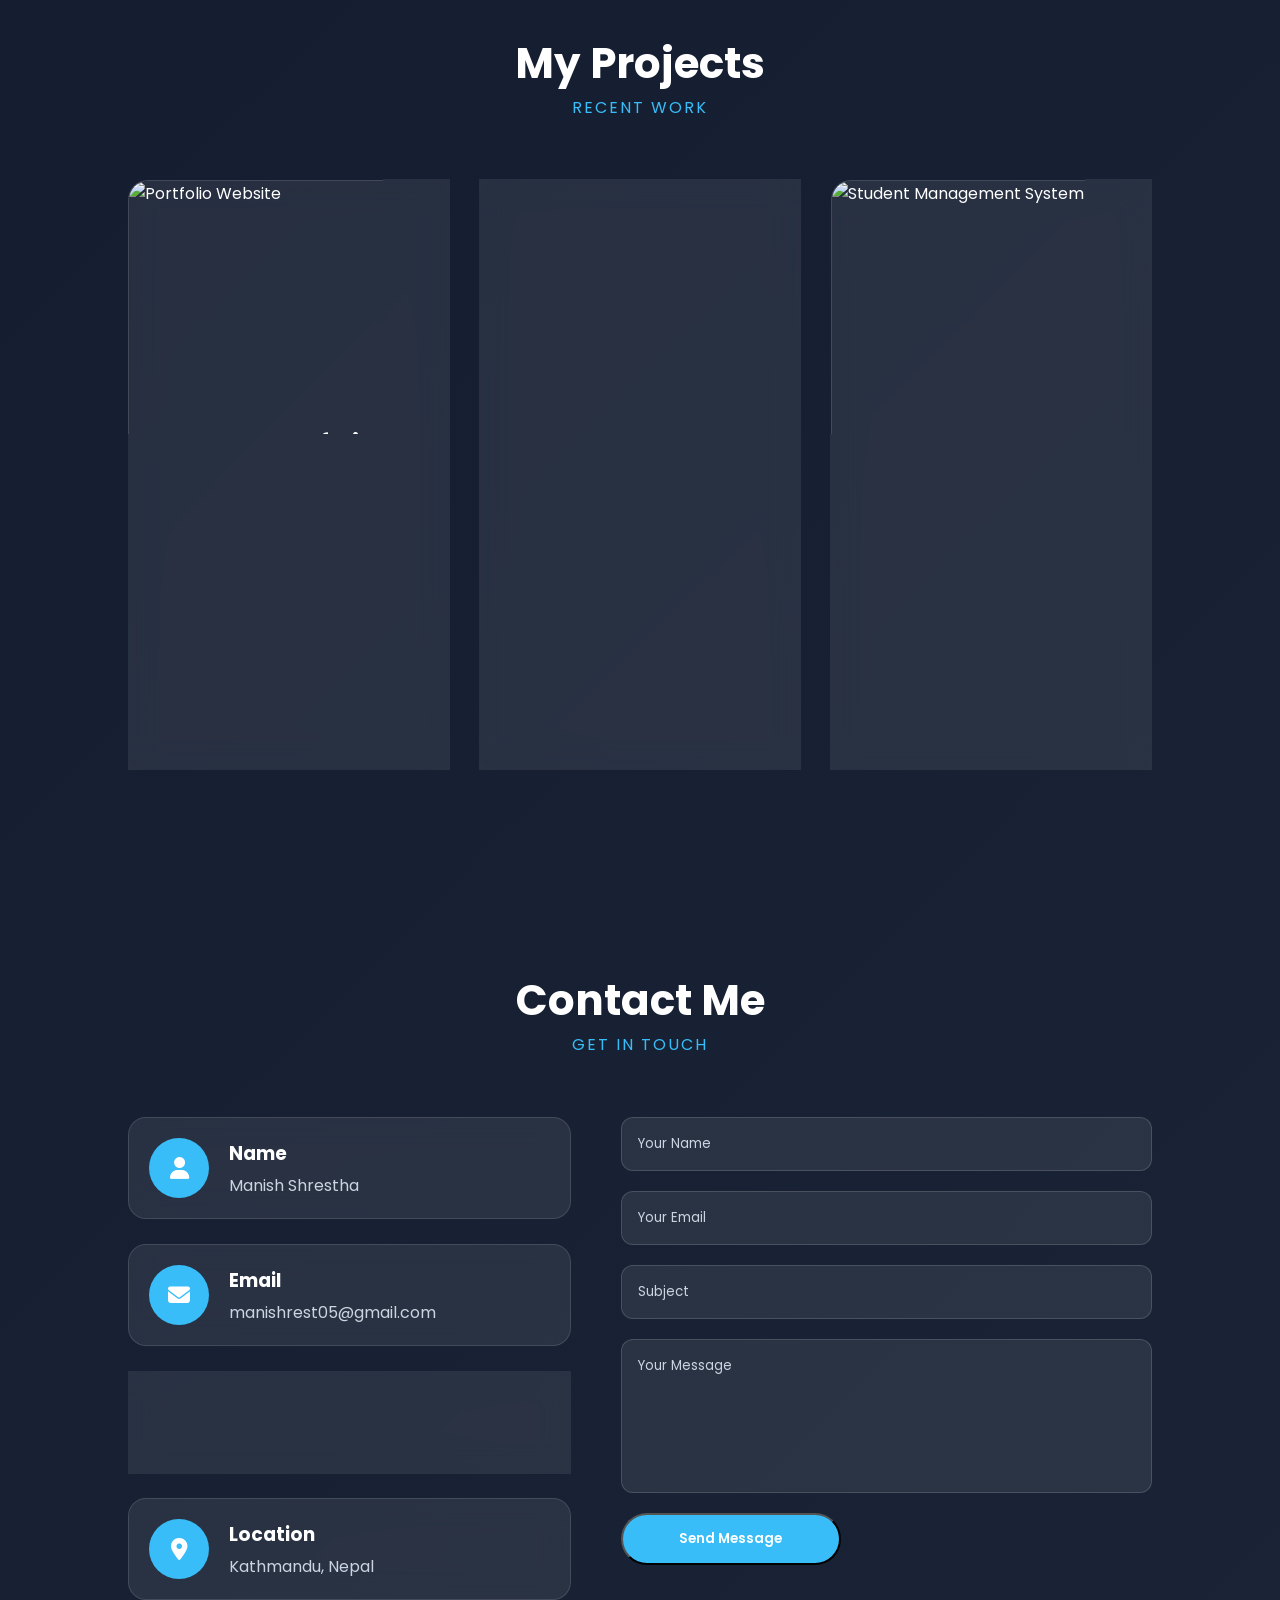
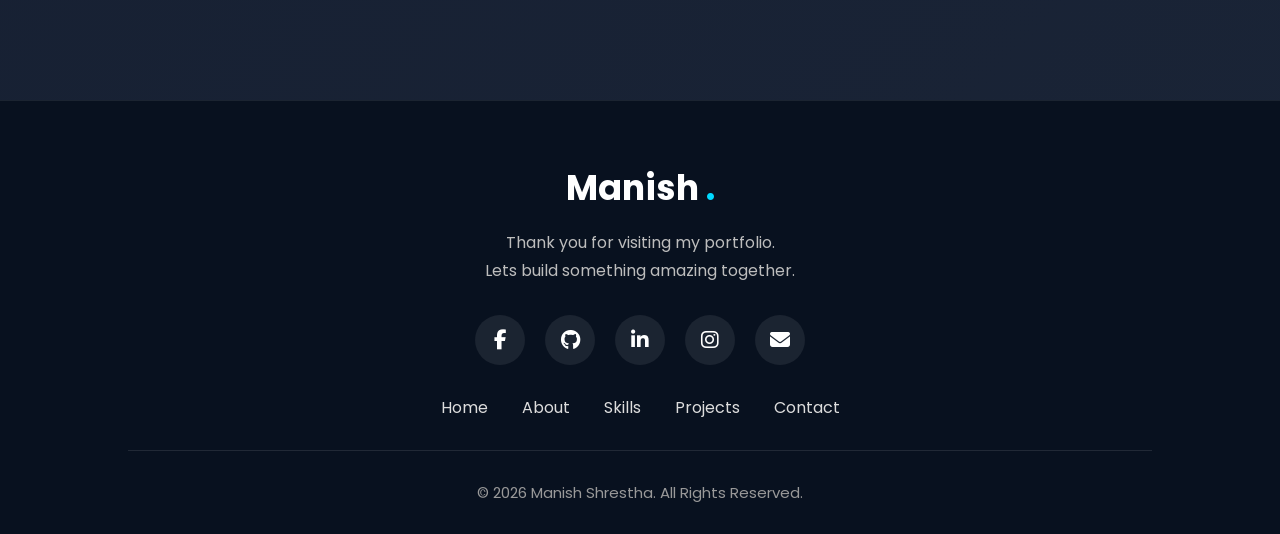
==== commit c2f3f641: "Fix HTML encoding issues in index.html" ====
--- a/index.html
+++ b/index.html
@@ -460,4 +460,4 @@
  </footer>
  <script src="portfolio.js"></script>
 </body>
-</html>+</html>
